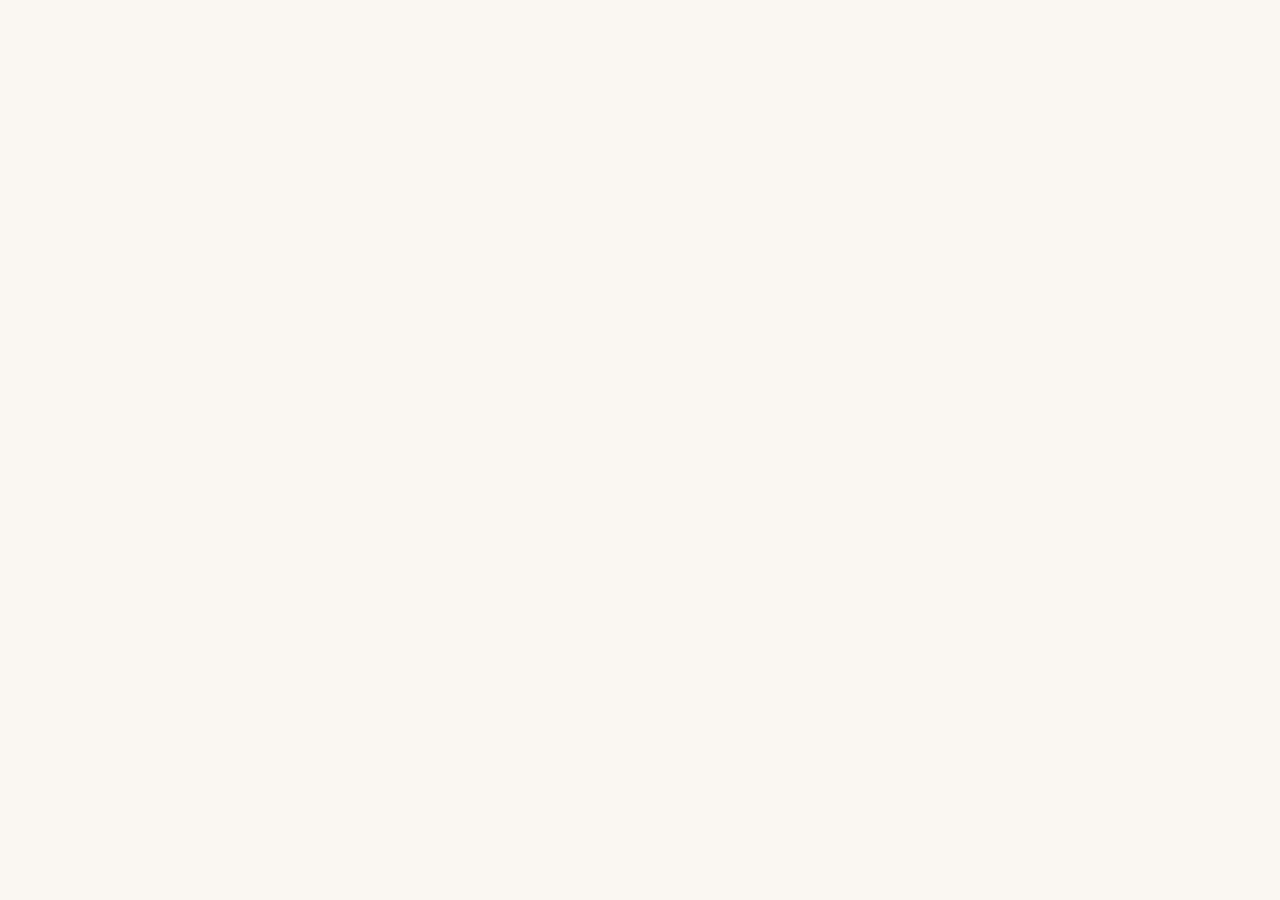
==== index.html @ 444e7267 "Initial commit of Triage Playbook by TriageOS Co-Authored-By: Claude Opus 4.7 (1M context) <noreply@" ====
<!DOCTYPE html>
<html lang="en">
<head>
  <meta charset="UTF-8" />
  <meta name="viewport" content="width=device-width, initial-scale=1, viewport-fit=cover" />
  <meta name="theme-color" content="#0f1e35" />
  <title>Triage Playbook - World-class operational triage and stability</title>
  <meta name="description" content="Guide any operator through a 10-step triage, containment, root cause, action plan, governance, monitoring, and effectiveness verification. Built on 8D, A3, DMAIC, SRE, ITIL, CAPA, and PDCA." />
  <link rel="manifest" href="/manifest.webmanifest" />
  <link rel="icon" href="/assets/icon.svg" type="image/svg+xml" />
  <link href="https://fonts.googleapis.com/css2?family=DM+Serif+Display:ital@0;1&family=DM+Sans:wght@300;400;500;600&family=DM+Mono:wght@400;500&display=swap" rel="stylesheet" />
  <link rel="stylesheet" href="/assets/css/styles.css" />
  <script src="/assets/js/config.js"></script>
</head>
<body>
<div id="auth-screen" class="hidden">
  <section class="hero">
    <div class="hero-inner">
      <div class="label">Operational triage and stability</div>
      <h1>Guide any operator from first alarm to <em>sustained fix</em>.</h1>
      <p class="subtitle">A 10-step playbook built on 8D, A3, DMAIC, SRE, ITIL, CAPA, and PDCA. Triage in hours. Verify in weeks. Loop back if metrics do not move.</p>
    </div>
  </section>
  <div class="auth-card">
    <h1>Sign in</h1>
    <p>We will email you a magic link. No password.</p>
    <form id="magic-form">
      <div class="field">
        <label for="email">Email</label>
        <input id="email" class="input" type="email" autocomplete="email" required placeholder="you@company.com" />
      </div>
      <button class="btn btn-primary" type="submit" style="width:100%">Send magic link</button>
    </form>
    <hr class="divider" />
    <p class="text-sm text-muted">Curious first? <a href="playbook.html">Read the method</a>.</p>
  </div>
</div>

<div id="app" class="hidden">
  <section class="hero">
    <div class="hero-inner">
      <div class="label">Your triage dashboard</div>
      <h1>Every fire, one <em>repeatable</em> method.</h1>
      <p class="subtitle">Start a new triage or resume one in flight. Every playbook is cloud-synced, mobile-friendly, and audit-trailed.</p>
      <div class="flex gap-1 flex-wrap" style="margin-top:24px">
        <button id="new-btn" class="btn btn-gold">Start a new triage</button>
        <a href="playbook.html" class="btn btn-ghost" style="background:rgba(248,246,241,0.08); color:var(--white); border-color:rgba(248,246,241,0.18)">How it works</a>
      </div>
    </div>
  </section>

  <div class="container">
    <h2>Portfolio analytics</h2>
    <p class="text-muted mb-2">Your triage portfolio at a glance. Drill into any playbook below.</p>
    <div id="kpi-row" class="card-grid" style="margin-bottom:24px"></div>

    <h2>Active playbooks</h2>
    <p class="text-muted mb-3">Most recently updated first. Filter by status, severity, or project code.</p>
    <div class="card" style="margin-bottom:14px">
      <div class="two-col">
        <div class="field"><label for="filter-q">Search (title, project, impact)</label><input id="filter-q" class="input" placeholder="e.g. scrap, MPLS, P1" /></div>
        <div class="field"><label for="filter-status">Status</label>
          <select id="filter-status" class="select">
            <option value="">All</option>
            <option value="active">Active</option>
            <option value="verifying">Verifying</option>
            <option value="closed">Closed</option>
            <option value="reopened">Re-opened</option>
          </select>
        </div>
      </div>
    </div>
    <div id="pb-list" class="card-grid"></div>
    <div id="empty" class="card hidden text-center">
      <h3>No triages yet</h3>
      <p class="text-muted mb-2">The first time something breaks, start a triage. You will thank yourself 30 days later.</p>
      <button id="empty-new" class="btn btn-accent">Start your first triage</button>
    </div>
  </div>
</div>

<!-- New-triage modal -->
<dialog id="new-dialog" style="border:none;border-radius:8px;padding:0;max-width:92vw;width:460px">
  <form method="dialog" style="padding:24px">
    <h3>Start a new triage</h3>
    <p class="text-muted text-sm mb-2">You can edit everything later. Capture the essentials now.</p>
    <div class="field">
      <label for="t-title">What broke? (short title)</label>
      <input id="t-title" class="input" required maxlength="140" placeholder="Scrap spike on Line 3" />
    </div>
    <div class="two-col">
      <div class="field">
        <label for="t-sev">Severity</label>
        <select id="t-sev" class="select">
          <option value="P1">P1 - major impact, all hands</option>
          <option value="P2" selected>P2 - significant impact</option>
          <option value="P3">P3 - moderate</option>
          <option value="P4">P4 - minor</option>
        </select>
      </div>
      <div class="field">
        <label for="t-impact">Impact (optional)</label>
        <input id="t-impact" class="input" placeholder="$120K exposure / 8hr outage" />
      </div>
    </div>
    <div class="flex gap-1" style="justify-content:flex-end;margin-top:12px">
      <button type="button" id="cancel-new" class="btn btn-ghost">Cancel</button>
      <button type="submit" id="confirm-new" class="btn btn-primary">Create and go to Step 1</button>
    </div>
  </form>
</dialog>

<script type="module">
import { supabase, toast, renderTopNav, setActivePlaybookId, escapeHtml, fmtDateTime, confirmAction, sendMagicLink } from '/assets/js/core.js';
import { createPlaybook, listPlaybooks, deletePlaybook } from '/assets/js/data.js';
import { detectDuplicates } from '/assets/js/ai.js';

async function boot() {
  const { data: { session } } = await supabase.auth.getSession();
  if (!session) showAuth(); else showApp();
  supabase.auth.onAuthStateChange((_ev, s) => { if (s) showApp(); else showAuth(); });
}

function showAuth() {
  document.getElementById('auth-screen').classList.remove('hidden');
  document.getElementById('app').classList.add('hidden');
  const form = document.getElementById('magic-form');
  if (!form.dataset.bound) {
    form.dataset.bound = '1';
    form.addEventListener('submit', async (e) => {
      e.preventDefault();
      const email = document.getElementById('email').value.trim();
      try { await sendMagicLink(email); toast('Check your email for a magic link', 'ok'); }
      catch (err) { toast('Error: ' + err.message, 'err'); }
    });
  }
}

async function showApp() {
  document.getElementById('auth-screen').classList.add('hidden');
  document.getElementById('app').classList.remove('hidden');
  await renderTopNav();
  await loadList();
  bindNew();
}

let ALL_ROWS = [];

function renderKpis(rows) {
  const host = document.getElementById('kpi-row');
  const open = rows.filter(r => r.status !== 'closed').length;
  const closed = rows.filter(r => r.status === 'closed');
  const mttrHours = closed.map(r => (new Date(r.closed_at) - new Date(r.created_at)) / 36e5).filter(h => h > 0);
  const avgMttr = mttrHours.length ? (mttrHours.reduce((a,b)=>a+b,0) / mttrHours.length).toFixed(1) : null;
  const p1p2 = rows.filter(r => (r.severity === 'P1' || r.severity === 'P2') && r.status !== 'closed').length;
  const reopened = rows.filter(r => r.status === 'reopened').length;
  host.innerHTML = `
    <div class="card"><div class="label">Open</div><h3 style="font-size:36px;margin-top:8px">${open}</h3><p class="text-xs text-muted">${p1p2} are P1 or P2</p></div>
    <div class="card"><div class="label">Closed</div><h3 style="font-size:36px;margin-top:8px">${closed.length}</h3><p class="text-xs text-muted">${reopened} re-opened for loop-back</p></div>
    <div class="card"><div class="label">Avg MTTR</div><h3 style="font-size:36px;margin-top:8px">${avgMttr ? avgMttr + 'h' : '—'}</h3><p class="text-xs text-muted">Mean time from open to close</p></div>
  `;
}

function applyFilters() {
  const q = (document.getElementById('filter-q')?.value || '').toLowerCase();
  const s = document.getElementById('filter-status')?.value || '';
  let rows = ALL_ROWS;
  if (q) rows = rows.filter(r => (r.title + ' ' + (r.project_code||'') + ' ' + (r.impact_summary||'') + ' ' + (r.severity||'')).toLowerCase().includes(q));
  if (s) rows = rows.filter(r => r.status === s);
  const host = document.getElementById('pb-list');
  host.innerHTML = '';
  const empty = document.getElementById('empty');
  if (!rows.length) { empty.classList.remove('hidden'); return; } else empty.classList.add('hidden');
  for (const r of rows) host.appendChild(renderRow(r));
}

async function loadList() {
  const host = document.getElementById('pb-list');
  host.innerHTML = '<div class="skeleton" style="height:120px"></div>';
  try {
    ALL_ROWS = await listPlaybooks();
    renderKpis(ALL_ROWS);
    if (!ALL_ROWS.length) { host.innerHTML = ''; document.getElementById('empty').classList.remove('hidden'); renderKpis([]); return; }
    document.getElementById('empty').classList.add('hidden');
    applyFilters();
    const qi = document.getElementById('filter-q'); const si = document.getElementById('filter-status');
    if (qi && !qi.dataset.bound) { qi.dataset.bound = '1'; qi.addEventListener('input', applyFilters); }
    if (si && !si.dataset.bound) { si.dataset.bound = '1'; si.addEventListener('change', applyFilters); }
  } catch (e) { host.innerHTML = ''; toast('Load failed: ' + e.message, 'err'); }
}

function statusBadge(s) {
  const map = { active: 'gold', verifying: 'blue', closed: 'green', reopened: 'red' };
  return `<span class="badge badge-${map[s] || 'gray'}">${s}</span>`;
}
function sevBadge(s) {
  const map = { P1: 'red', P2: 'gold', P3: 'blue', P4: 'gray' };
  return s ? `<span class="badge badge-${map[s]}">${s}</span>` : '';
}

function renderRow(r) {
  const el = document.createElement('div');
  el.className = 'card';
  el.innerHTML = `
    <div class="flex" style="justify-content:space-between;gap:8px;align-items:flex-start">
      <h3 style="flex:1;word-break:break-word">${escapeHtml(r.title)}</h3>
      <div class="flex gap-1">${sevBadge(r.severity)} ${statusBadge(r.status)}</div>
    </div>
    <div class="meta">Updated ${fmtDateTime(r.updated_at)}</div>
    ${r.impact_summary ? `<p class="text-sm" style="margin-bottom:12px">${escapeHtml(r.impact_summary)}</p>` : ''}
    <div class="flex gap-1 flex-wrap">
      <a class="btn btn-accent btn-sm" href="start.html?pid=${r.id}">Resume</a>
      <a class="btn btn-ghost btn-sm" href="summary.html?pid=${r.id}">Summary</a>
      <button class="btn btn-danger btn-sm" data-del="${r.id}">Delete</button>
    </div>
  `;
  el.querySelector('[data-del]').addEventListener('click', async () => {
    if (!confirmAction(`Delete "${r.title}"? This cannot be undone.`)) return;
    try { await deletePlaybook(r.id); toast('Deleted', 'ok'); loadList(); }
    catch (e) { toast('Delete failed: ' + e.message, 'err'); }
  });
  return el;
}

function bindNew() {
  const dlg = document.getElementById('new-dialog');
  const open = () => { if (typeof dlg.showModal === 'function') dlg.showModal(); else dlg.setAttribute('open', ''); };
  document.getElementById('new-btn').addEventListener('click', open);
  document.getElementById('empty-new').addEventListener('click', open);
  document.getElementById('cancel-new').addEventListener('click', (e) => { e.preventDefault(); dlg.close(); });
  document.getElementById('confirm-new').addEventListener('click', async (e) => {
    e.preventDefault();
    const title = document.getElementById('t-title').value.trim();
    if (!title) { toast('Title required', 'err'); return; }
    const severity = document.getElementById('t-sev').value;
    const impact_summary = document.getElementById('t-impact').value.trim();
    try {
      // Before creating, scan existing for repeat issues
      if (ALL_ROWS.length) {
        try {
          const { matches } = await detectDuplicates(title, impact_summary, ALL_ROWS.map(r => ({ id: r.id, title: r.title, impact_summary: r.impact_summary })));
          if (matches && matches.length) {
            const top = matches[0];
            const msg = `Possible repeat issue detected (confidence ${(top.confidence*100|0)}%):\n\n${top.reason}\n\nContinue creating a new playbook anyway?`;
            if (!confirmAction(msg)) return;
          }
        } catch { /* AI optional */ }
      }
      const pb = await createPlaybook({ title, severity, impact_summary });
      setActivePlaybookId(pb.id);
      location.href = `start.html?pid=${pb.id}`;
    } catch (err) { toast('Create failed: ' + err.message, 'err'); }
  });
}

boot();
</script>
</body>
</html>
---- assets/css/styles.css ----
:root {
  --navy: #0f1e35;
  --navy-2: #1a2c4a;
  --blue: #1a4a7a;
  --accent: #2d7dd2;
  --gold: #e8a020;
  --green: #1a7a4a;
  --green-light: #d0f0e0;
  --red: #c0392b;
  --red-light: #fde8e6;
  --yellow: #d9a41d;
  --yellow-light: #fbefc9;
  --white: #f8f6f1;
  --off: #eceae4;
  --border: #d9d6cd;
  --text: #1a1a1a;
  --muted: #666;
  --muted-2: #8a8a8a;
  --radius: 4px;
  --shadow: 0 2px 8px rgba(15,30,53,0.06);
  --shadow-lg: 0 8px 32px rgba(15,30,53,0.12);
}

* { margin: 0; padding: 0; box-sizing: border-box; }
html { scroll-behavior: smooth; }
body {
  font-family: 'DM Sans', -apple-system, BlinkMacSystemFont, 'Segoe UI', sans-serif;
  background: var(--white);
  color: var(--text);
  line-height: 1.6;
  min-height: 100vh;
  padding-bottom: env(safe-area-inset-bottom);
}

a { color: var(--accent); text-decoration: none; }
a:hover { text-decoration: underline; }

/* Typography */
h1, h2, h3, h4 { font-family: 'DM Serif Display', Georgia, serif; color: var(--navy); line-height: 1.15; }
h1 { font-size: clamp(32px, 6vw, 56px); }
h2 { font-size: clamp(24px, 4vw, 40px); }
h3 { font-size: clamp(18px, 3vw, 24px); }
.mono { font-family: 'DM Mono', 'SF Mono', Menlo, monospace; }
.label {
  font-family: 'DM Mono', monospace;
  font-size: 11px;
  letter-spacing: 3px;
  text-transform: uppercase;
  color: var(--accent);
}

/* Top nav */
.topnav {
  position: sticky; top: 0; z-index: 20;
  background: rgba(248,246,241,0.95);
  backdrop-filter: saturate(1.2) blur(10px);
  -webkit-backdrop-filter: saturate(1.2) blur(10px);
  border-bottom: 1px solid var(--border);
  padding: 12px 20px;
  display: flex; align-items: center; justify-content: space-between;
}
.topnav-brand { display: flex; align-items: center; gap: 10px; font-family: 'DM Serif Display', serif; font-size: 18px; color: var(--navy); }
.topnav-brand .dot { width: 10px; height: 10px; border-radius: 50%; background: var(--gold); box-shadow: 0 0 0 3px rgba(232,160,32,0.25); }
.topnav-actions { display: flex; align-items: center; gap: 8px; }
.topnav-email { font-size: 12px; color: var(--muted); display: none; }
@media (min-width: 700px) { .topnav-email { display: inline; } }

/* Layout */
.container { max-width: 1100px; margin: 0 auto; padding: 24px 20px 120px; }
.container-narrow { max-width: 760px; margin: 0 auto; padding: 24px 20px 120px; }
.hero { padding: 48px 20px 40px; background: var(--navy); color: var(--white); text-align: left; position: relative; overflow: hidden; }
.hero::before, .hero::after { content: ''; position: absolute; border: 1px solid rgba(45,125,210,0.15); border-radius: 50%; pointer-events: none; }
.hero::before { top: -160px; right: -160px; width: 500px; height: 500px; }
.hero::after { top: -60px; right: -60px; width: 300px; height: 300px; border-color: rgba(45,125,210,0.1); }
.hero-inner { max-width: 1100px; margin: 0 auto; position: relative; }
.hero h1 { color: var(--white); margin: 16px 0 12px; }
.hero h1 em { font-style: italic; color: var(--gold); }
.hero .subtitle { color: rgba(248,246,241,0.7); max-width: 620px; font-size: 16px; margin-bottom: 24px; }
.hero .label { color: var(--accent); }

/* Cards */
.card {
  background: #fff;
  border: 1px solid var(--border);
  border-radius: var(--radius);
  padding: 20px;
  margin-bottom: 14px;
  box-shadow: var(--shadow);
}
.card h3 { margin-bottom: 8px; }
.card .meta { font-size: 12px; color: var(--muted); margin-bottom: 8px; }
.card-grid { display: grid; grid-template-columns: 1fr; gap: 14px; }
@media (min-width: 720px) { .card-grid { grid-template-columns: repeat(2, 1fr); } }

/* Forms */
.field { display: flex; flex-direction: column; gap: 6px; margin-bottom: 16px; }
.field label { font-family: 'DM Mono', monospace; font-size: 11px; letter-spacing: 2px; text-transform: uppercase; color: var(--navy); }
.field .hint { font-size: 12px; color: var(--muted); }
.input, .textarea, .select {
  width: 100%;
  font: inherit;
  font-size: 16px;
  color: var(--text);
  background: #fff;
  border: 1px solid var(--border);
  border-radius: var(--radius);
  padding: 12px 14px;
  min-height: 44px;
  transition: border-color 0.15s, box-shadow 0.15s;
}
.textarea { min-height: 96px; resize: vertical; font-family: inherit; }
.input:focus, .textarea:focus, .select:focus { outline: none; border-color: var(--accent); box-shadow: 0 0 0 3px rgba(45,125,210,0.18); }

/* Buttons */
.btn {
  display: inline-flex; align-items: center; justify-content: center; gap: 8px;
  min-height: 44px; padding: 10px 18px;
  font: inherit; font-weight: 500; font-size: 15px;
  border: 1px solid transparent; border-radius: var(--radius);
  cursor: pointer; text-decoration: none;
  transition: transform 0.06s, background 0.15s, box-shadow 0.15s;
}
.btn:active { transform: translateY(1px); }
.btn-primary { background: var(--navy); color: var(--white); }
.btn-primary:hover { background: var(--blue); text-decoration: none; }
.btn-accent { background: var(--accent); color: #fff; }
.btn-accent:hover { background: #2368b5; text-decoration: none; }
.btn-gold { background: var(--gold); color: var(--navy); }
.btn-gold:hover { background: #cf8c12; text-decoration: none; }
.btn-ghost { background: transparent; color: var(--navy); border-color: var(--border); }
.btn-ghost:hover { background: var(--off); text-decoration: none; }
.btn-danger { background: #fff; color: var(--red); border-color: var(--red); }
.btn-danger:hover { background: var(--red-light); text-decoration: none; }
.btn-sm { min-height: 36px; padding: 6px 12px; font-size: 13px; }
.btn[disabled] { opacity: 0.5; cursor: not-allowed; }

/* Progress bar */
.progress-wrap { position: sticky; top: 50px; z-index: 15; background: rgba(248,246,241,0.95); backdrop-filter: blur(8px); padding: 10px 20px; border-bottom: 1px solid var(--border); }
.progress-meta { display: flex; justify-content: space-between; font-family: 'DM Mono', monospace; font-size: 11px; letter-spacing: 2px; color: var(--muted); margin-bottom: 6px; text-transform: uppercase; }
.progress-bar { height: 4px; background: var(--off); border-radius: 2px; overflow: hidden; }
.progress-fill { height: 100%; background: linear-gradient(90deg, var(--accent), var(--gold)); transition: width 0.3s ease; }

/* Step header */
.step-header { margin: 18px 0 20px; }
.step-header .eyebrow { font-family: 'DM Mono', monospace; font-size: 11px; letter-spacing: 3px; color: var(--accent); text-transform: uppercase; margin-bottom: 6px; }
.step-header h1 { font-size: clamp(28px, 4.5vw, 40px); margin-bottom: 8px; }
.step-header p { color: var(--muted); max-width: 640px; }

/* Drawer: why this matters */
details.why {
  border: 1px solid var(--border);
  border-radius: var(--radius);
  padding: 0;
  margin: 8px 0 18px;
  background: #fff;
}
details.why[open] { box-shadow: var(--shadow); }
details.why summary {
  cursor: pointer;
  padding: 12px 16px;
  font-family: 'DM Mono', monospace;
  font-size: 12px;
  letter-spacing: 2px;
  text-transform: uppercase;
  color: var(--accent);
  list-style: none;
}
details.why summary::-webkit-details-marker { display: none; }
details.why summary::after { content: '+'; float: right; color: var(--muted); font-size: 18px; line-height: 0.8; }
details.why[open] summary::after { content: '−'; }
details.why .why-body { padding: 0 16px 16px; color: var(--muted); font-size: 14px; line-height: 1.7; }
details.why .why-body a { display: inline-block; margin-top: 8px; font-family: 'DM Mono', monospace; font-size: 11px; letter-spacing: 2px; text-transform: uppercase; }

/* Badges and status */
.badge {
  display: inline-flex; align-items: center; gap: 6px;
  font-family: 'DM Mono', monospace; font-size: 10px; letter-spacing: 2px;
  text-transform: uppercase; padding: 3px 8px; border-radius: 999px;
  border: 1px solid transparent;
}
.badge-green { background: var(--green-light); color: var(--green); border-color: var(--green); }
.badge-yellow { background: var(--yellow-light); color: #8a6510; border-color: var(--yellow); }
.badge-red { background: var(--red-light); color: var(--red); border-color: var(--red); }
.badge-blue { background: rgba(45,125,210,0.1); color: var(--accent); border-color: var(--accent); }
.badge-gold { background: rgba(232,160,32,0.12); color: #8a6510; border-color: var(--gold); }
.badge-gray { background: var(--off); color: var(--muted); border-color: var(--border); }

.status-dot { width: 8px; height: 8px; border-radius: 50%; display: inline-block; }
.status-dot.green { background: var(--green); }
.status-dot.yellow { background: var(--yellow); }
.status-dot.red { background: var(--red); }

/* List rows */
.row {
  display: flex; align-items: flex-start; gap: 12px;
  padding: 14px; border: 1px solid var(--border); border-radius: var(--radius);
  background: #fff; margin-bottom: 10px;
}
.row-body { flex: 1; min-width: 0; }
.row-title { font-weight: 500; color: var(--navy); margin-bottom: 4px; word-wrap: break-word; }
.row-meta { font-size: 12px; color: var(--muted); }

/* Two-column above tablet */
.two-col { display: grid; grid-template-columns: 1fr; gap: 16px; }
@media (min-width: 760px) { .two-col { grid-template-columns: 1fr 1fr; } }

/* Sticky bottom wizard nav (mobile thumb zone) */
.wizard-nav {
  position: fixed; left: 0; right: 0; bottom: 0; z-index: 30;
  background: rgba(248,246,241,0.97);
  backdrop-filter: blur(10px); -webkit-backdrop-filter: blur(10px);
  border-top: 1px solid var(--border);
  padding: 10px 14px calc(10px + env(safe-area-inset-bottom));
  display: grid; grid-template-columns: auto 1fr auto; gap: 8px; align-items: center;
}
.wizard-nav .center { text-align: center; font-family: 'DM Mono', monospace; font-size: 11px; color: var(--muted); letter-spacing: 2px; text-transform: uppercase; }

/* Toasts */
.toast-wrap { position: fixed; bottom: 80px; left: 50%; transform: translateX(-50%); z-index: 100; display: flex; flex-direction: column; gap: 8px; pointer-events: none; }
.toast { background: var(--navy); color: var(--white); padding: 10px 16px; border-radius: var(--radius); box-shadow: var(--shadow-lg); font-size: 14px; pointer-events: auto; min-width: 220px; max-width: 90vw; animation: toastIn 0.2s ease; }
.toast.err { background: var(--red); }
.toast.ok { background: var(--green); }
@keyframes toastIn { from { transform: translateY(20px); opacity: 0; } to { transform: translateY(0); opacity: 1; } }

/* Utility */
.mt-0 { margin-top: 0; } .mt-1 { margin-top: 8px; } .mt-2 { margin-top: 16px; } .mt-3 { margin-top: 24px; } .mt-4 { margin-top: 32px; }
.mb-0 { margin-bottom: 0; } .mb-1 { margin-bottom: 8px; } .mb-2 { margin-bottom: 16px; } .mb-3 { margin-bottom: 24px; } .mb-4 { margin-bottom: 32px; }
.flex { display: flex; } .flex-wrap { flex-wrap: wrap; } .gap-1 { gap: 8px; } .gap-2 { gap: 16px; }
.text-muted { color: var(--muted); }
.text-sm { font-size: 13px; }
.text-xs { font-size: 12px; }
.text-center { text-align: center; }
.hidden { display: none !important; }
.divider { border: none; height: 1px; background: var(--border); margin: 24px 0; }

/* Auth screen */
.auth-card { max-width: 420px; margin: 60px auto; padding: 32px; background: #fff; border: 1px solid var(--border); border-radius: var(--radius); box-shadow: var(--shadow-lg); }
.auth-card h1 { font-size: 28px; margin-bottom: 8px; }
.auth-card p { color: var(--muted); margin-bottom: 20px; }

/* Skeleton loader */
.skeleton { background: linear-gradient(90deg, var(--off) 25%, #f4f2ec 50%, var(--off) 75%); background-size: 200% 100%; animation: shimmer 1.4s infinite; border-radius: var(--radius); }
@keyframes shimmer { 0% { background-position: 200% 0; } 100% { background-position: -200% 0; } }

/* Print */
@media print {
  .topnav, .wizard-nav, .toast-wrap, .progress-wrap, .no-print { display: none !important; }
  body { background: #fff; color: #000; }
  .container { padding: 0; max-width: none; }
  .card { border-color: #bbb; box-shadow: none; break-inside: avoid; }
}

/* PWA install banner */
.install-banner { position: fixed; left: 12px; right: 12px; bottom: 88px; z-index: 40; background: var(--navy); color: var(--white); padding: 12px 16px; border-radius: var(--radius); box-shadow: var(--shadow-lg); display: none; align-items: center; gap: 12px; }
.install-banner.show { display: flex; }
.install-banner .msg { flex: 1; font-size: 14px; }
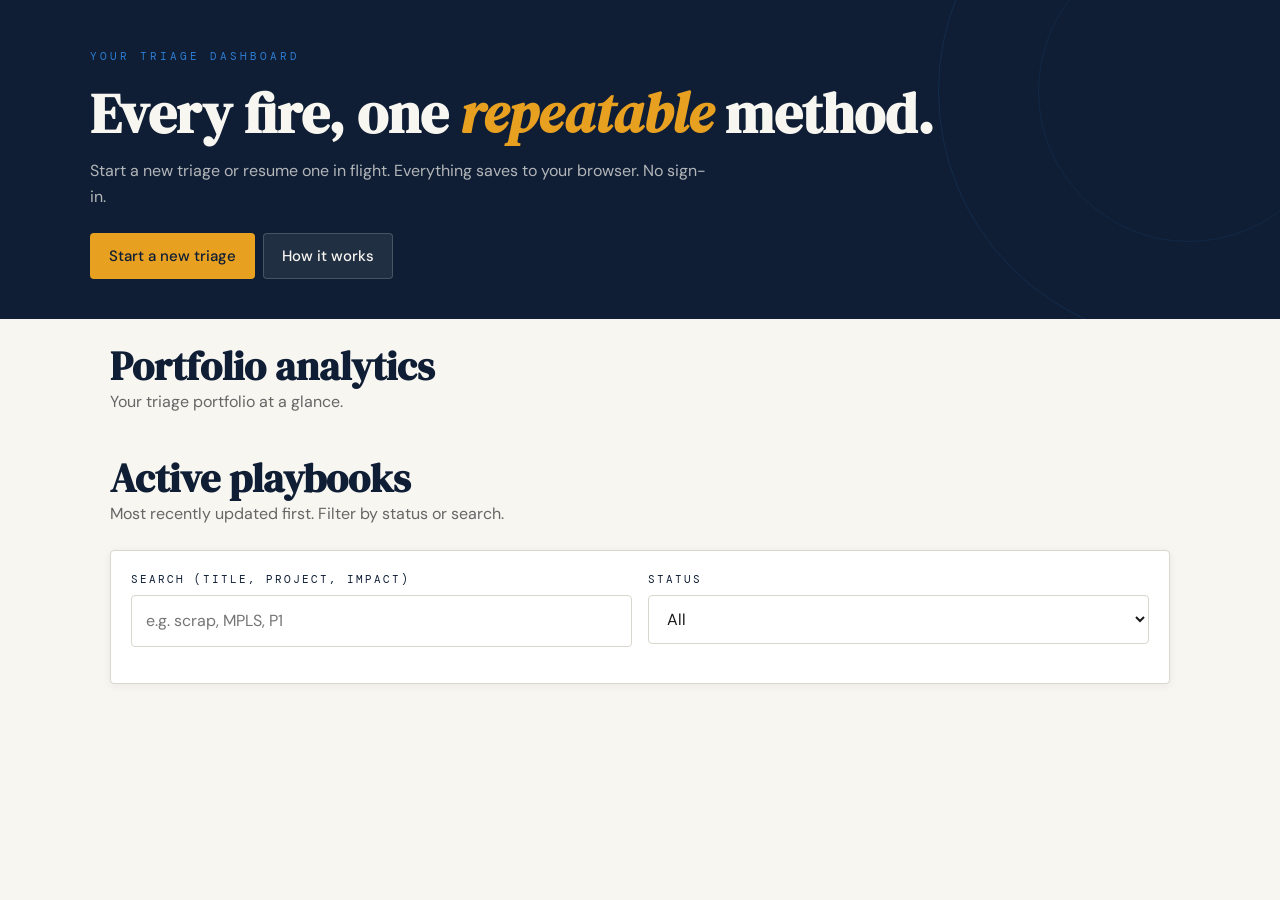
==== commit 7b79c822: "Switch to local-first with Dexie, remove Supabase auth, add share links and feedback modal" ====
--- a/index.html
+++ b/index.html
@@ -5,7 +5,7 @@
   <meta name="viewport" content="width=device-width, initial-scale=1, viewport-fit=cover" />
   <meta name="theme-color" content="#0f1e35" />
   <title>Triage Playbook - World-class operational triage and stability</title>
-  <meta name="description" content="Guide any operator through a 10-step triage, containment, root cause, action plan, governance, monitoring, and effectiveness verification. Built on 8D, A3, DMAIC, SRE, ITIL, CAPA, and PDCA." />
+  <meta name="description" content="Guide any operator through a 10-step triage, containment, root cause, action plan, governance, monitoring, and effectiveness verification." />
   <link rel="manifest" href="/manifest.webmanifest" />
   <link rel="icon" href="/assets/icon.svg" type="image/svg+xml" />
   <link href="https://fonts.googleapis.com/css2?family=DM+Serif+Display:ital@0;1&family=DM+Sans:wght@300;400;500;600&family=DM+Mono:wght@400;500&display=swap" rel="stylesheet" />
@@ -13,35 +13,11 @@
   <script src="/assets/js/config.js"></script>
 </head>
 <body>
-<div id="auth-screen" class="hidden">
-  <section class="hero">
-    <div class="hero-inner">
-      <div class="label">Operational triage and stability</div>
-      <h1>Guide any operator from first alarm to <em>sustained fix</em>.</h1>
-      <p class="subtitle">A 10-step playbook built on 8D, A3, DMAIC, SRE, ITIL, CAPA, and PDCA. Triage in hours. Verify in weeks. Loop back if metrics do not move.</p>
-    </div>
-  </section>
-  <div class="auth-card">
-    <h1>Sign in</h1>
-    <p>We will email you a magic link. No password.</p>
-    <form id="magic-form">
-      <div class="field">
-        <label for="email">Email</label>
-        <input id="email" class="input" type="email" autocomplete="email" required placeholder="you@company.com" />
-      </div>
-      <button class="btn btn-primary" type="submit" style="width:100%">Send magic link</button>
-    </form>
-    <hr class="divider" />
-    <p class="text-sm text-muted">Curious first? <a href="playbook.html">Read the method</a>.</p>
-  </div>
-</div>
-
-<div id="app" class="hidden">
   <section class="hero">
     <div class="hero-inner">
       <div class="label">Your triage dashboard</div>
       <h1>Every fire, one <em>repeatable</em> method.</h1>
-      <p class="subtitle">Start a new triage or resume one in flight. Every playbook is cloud-synced, mobile-friendly, and audit-trailed.</p>
+      <p class="subtitle">Start a new triage or resume one in flight. Everything saves to your browser. No sign-in.</p>
       <div class="flex gap-1 flex-wrap" style="margin-top:24px">
         <button id="new-btn" class="btn btn-gold">Start a new triage</button>
         <a href="playbook.html" class="btn btn-ghost" style="background:rgba(248,246,241,0.08); color:var(--white); border-color:rgba(248,246,241,0.18)">How it works</a>
@@ -51,11 +27,11 @@
 
   <div class="container">
     <h2>Portfolio analytics</h2>
-    <p class="text-muted mb-2">Your triage portfolio at a glance. Drill into any playbook below.</p>
+    <p class="text-muted mb-2">Your triage portfolio at a glance.</p>
     <div id="kpi-row" class="card-grid" style="margin-bottom:24px"></div>
 
     <h2>Active playbooks</h2>
-    <p class="text-muted mb-3">Most recently updated first. Filter by status, severity, or project code.</p>
+    <p class="text-muted mb-3">Most recently updated first. Filter by status or search.</p>
     <div class="card" style="margin-bottom:14px">
       <div class="two-col">
         <div class="field"><label for="filter-q">Search (title, project, impact)</label><input id="filter-q" class="input" placeholder="e.g. scrap, MPLS, P1" /></div>
@@ -77,7 +53,6 @@
       <button id="empty-new" class="btn btn-accent">Start your first triage</button>
     </div>
   </div>
-</div>
 
 <!-- New-triage modal -->
 <dialog id="new-dialog" style="border:none;border-radius:8px;padding:0;max-width:92vw;width:460px">
@@ -111,38 +86,8 @@
 </dialog>
 
 <script type="module">
-import { supabase, toast, renderTopNav, setActivePlaybookId, escapeHtml, fmtDateTime, confirmAction, sendMagicLink } from '/assets/js/core.js';
-import { createPlaybook, listPlaybooks, deletePlaybook } from '/assets/js/data.js';
-import { detectDuplicates } from '/assets/js/ai.js';
-
-async function boot() {
-  const { data: { session } } = await supabase.auth.getSession();
-  if (!session) showAuth(); else showApp();
-  supabase.auth.onAuthStateChange((_ev, s) => { if (s) showApp(); else showAuth(); });
-}
-
-function showAuth() {
-  document.getElementById('auth-screen').classList.remove('hidden');
-  document.getElementById('app').classList.add('hidden');
-  const form = document.getElementById('magic-form');
-  if (!form.dataset.bound) {
-    form.dataset.bound = '1';
-    form.addEventListener('submit', async (e) => {
-      e.preventDefault();
-      const email = document.getElementById('email').value.trim();
-      try { await sendMagicLink(email); toast('Check your email for a magic link', 'ok'); }
-      catch (err) { toast('Error: ' + err.message, 'err'); }
-    });
-  }
-}
-
-async function showApp() {
-  document.getElementById('auth-screen').classList.add('hidden');
-  document.getElementById('app').classList.remove('hidden');
-  await renderTopNav();
-  await loadList();
-  bindNew();
-}
+import { toast, renderTopNav, setActivePlaybookId, escapeHtml, fmtDateTime, confirmAction } from '/assets/js/core.js';
+import { createPlaybook, listPlaybooks, deletePlaybook, exportPlaybookAsUrl } from '/assets/js/data.js';
 
 let ALL_ROWS = [];
 
@@ -150,7 +95,7 @@
   const host = document.getElementById('kpi-row');
   const open = rows.filter(r => r.status !== 'closed').length;
   const closed = rows.filter(r => r.status === 'closed');
-  const mttrHours = closed.map(r => (new Date(r.closed_at) - new Date(r.created_at)) / 36e5).filter(h => h > 0);
+  const mttrHours = closed.map(r => (new Date(r.closed_at || r.updated_at) - new Date(r.created_at)) / 36e5).filter(h => h > 0);
   const avgMttr = mttrHours.length ? (mttrHours.reduce((a,b)=>a+b,0) / mttrHours.length).toFixed(1) : null;
   const p1p2 = rows.filter(r => (r.severity === 'P1' || r.severity === 'P2') && r.status !== 'closed').length;
   const reopened = rows.filter(r => r.status === 'reopened').length;
@@ -161,34 +106,6 @@
   `;
 }
 
-function applyFilters() {
-  const q = (document.getElementById('filter-q')?.value || '').toLowerCase();
-  const s = document.getElementById('filter-status')?.value || '';
-  let rows = ALL_ROWS;
-  if (q) rows = rows.filter(r => (r.title + ' ' + (r.project_code||'') + ' ' + (r.impact_summary||'') + ' ' + (r.severity||'')).toLowerCase().includes(q));
-  if (s) rows = rows.filter(r => r.status === s);
-  const host = document.getElementById('pb-list');
-  host.innerHTML = '';
-  const empty = document.getElementById('empty');
-  if (!rows.length) { empty.classList.remove('hidden'); return; } else empty.classList.add('hidden');
-  for (const r of rows) host.appendChild(renderRow(r));
-}
-
-async function loadList() {
-  const host = document.getElementById('pb-list');
-  host.innerHTML = '<div class="skeleton" style="height:120px"></div>';
-  try {
-    ALL_ROWS = await listPlaybooks();
-    renderKpis(ALL_ROWS);
-    if (!ALL_ROWS.length) { host.innerHTML = ''; document.getElementById('empty').classList.remove('hidden'); renderKpis([]); return; }
-    document.getElementById('empty').classList.add('hidden');
-    applyFilters();
-    const qi = document.getElementById('filter-q'); const si = document.getElementById('filter-status');
-    if (qi && !qi.dataset.bound) { qi.dataset.bound = '1'; qi.addEventListener('input', applyFilters); }
-    if (si && !si.dataset.bound) { si.dataset.bound = '1'; si.addEventListener('change', applyFilters); }
-  } catch (e) { host.innerHTML = ''; toast('Load failed: ' + e.message, 'err'); }
-}
-
 function statusBadge(s) {
   const map = { active: 'gold', verifying: 'blue', closed: 'green', reopened: 'red' };
   return `<span class="badge badge-${map[s] || 'gray'}">${s}</span>`;
@@ -211,15 +128,55 @@
     <div class="flex gap-1 flex-wrap">
       <a class="btn btn-accent btn-sm" href="start.html?pid=${r.id}">Resume</a>
       <a class="btn btn-ghost btn-sm" href="summary.html?pid=${r.id}">Summary</a>
+      <button class="btn btn-ghost btn-sm" data-share="${r.id}">Share link</button>
       <button class="btn btn-danger btn-sm" data-del="${r.id}">Delete</button>
     </div>
   `;
+  el.querySelector('[data-share]').addEventListener('click', async () => {
+    try {
+      const url = await exportPlaybookAsUrl(r.id);
+      await navigator.clipboard.writeText(url);
+      toast('Share link copied. Paste to Julia or Greg.', 'ok');
+    } catch (e) { toast('Share failed: ' + e.message, 'err'); }
+  });
   el.querySelector('[data-del]').addEventListener('click', async () => {
     if (!confirmAction(`Delete "${r.title}"? This cannot be undone.`)) return;
     try { await deletePlaybook(r.id); toast('Deleted', 'ok'); loadList(); }
     catch (e) { toast('Delete failed: ' + e.message, 'err'); }
   });
   return el;
+}
+
+function applyFilters() {
+  const q = (document.getElementById('filter-q').value || '').toLowerCase();
+  const s = document.getElementById('filter-status').value || '';
+  let rows = ALL_ROWS;
+  if (q) rows = rows.filter(r => ((r.title || '') + ' ' + (r.project_code||'') + ' ' + (r.impact_summary||'') + ' ' + (r.severity||'')).toLowerCase().includes(q));
+  if (s) rows = rows.filter(r => r.status === s);
+  const host = document.getElementById('pb-list');
+  const empty = document.getElementById('empty');
+  host.innerHTML = '';
+  if (!rows.length) { empty.classList.remove('hidden'); return; } else empty.classList.add('hidden');
+  for (const r of rows) host.appendChild(renderRow(r));
+}
+
+async function loadList() {
+  const host = document.getElementById('pb-list');
+  host.innerHTML = '<div class="skeleton" style="height:120px"></div>';
+  try {
+    ALL_ROWS = await listPlaybooks();
+    renderKpis(ALL_ROWS);
+    if (!ALL_ROWS.length) {
+      host.innerHTML = '';
+      document.getElementById('empty').classList.remove('hidden');
+      return;
+    }
+    document.getElementById('empty').classList.add('hidden');
+    applyFilters();
+    const qi = document.getElementById('filter-q'); const si = document.getElementById('filter-status');
+    if (qi && !qi.dataset.bound) { qi.dataset.bound = '1'; qi.addEventListener('input', applyFilters); }
+    if (si && !si.dataset.bound) { si.dataset.bound = '1'; si.addEventListener('change', applyFilters); }
+  } catch (e) { host.innerHTML = ''; toast('Load failed: ' + e.message, 'err'); }
 }
 
 function bindNew() {
@@ -235,17 +192,6 @@
     const severity = document.getElementById('t-sev').value;
     const impact_summary = document.getElementById('t-impact').value.trim();
     try {
-      // Before creating, scan existing for repeat issues
-      if (ALL_ROWS.length) {
-        try {
-          const { matches } = await detectDuplicates(title, impact_summary, ALL_ROWS.map(r => ({ id: r.id, title: r.title, impact_summary: r.impact_summary })));
-          if (matches && matches.length) {
-            const top = matches[0];
-            const msg = `Possible repeat issue detected (confidence ${(top.confidence*100|0)}%):\n\n${top.reason}\n\nContinue creating a new playbook anyway?`;
-            if (!confirmAction(msg)) return;
-          }
-        } catch { /* AI optional */ }
-      }
       const pb = await createPlaybook({ title, severity, impact_summary });
       setActivePlaybookId(pb.id);
       location.href = `start.html?pid=${pb.id}`;
@@ -253,6 +199,11 @@
   });
 }
 
+async function boot() {
+  await renderTopNav();
+  await loadList();
+  bindNew();
+}
 boot();
 </script>
 </body>
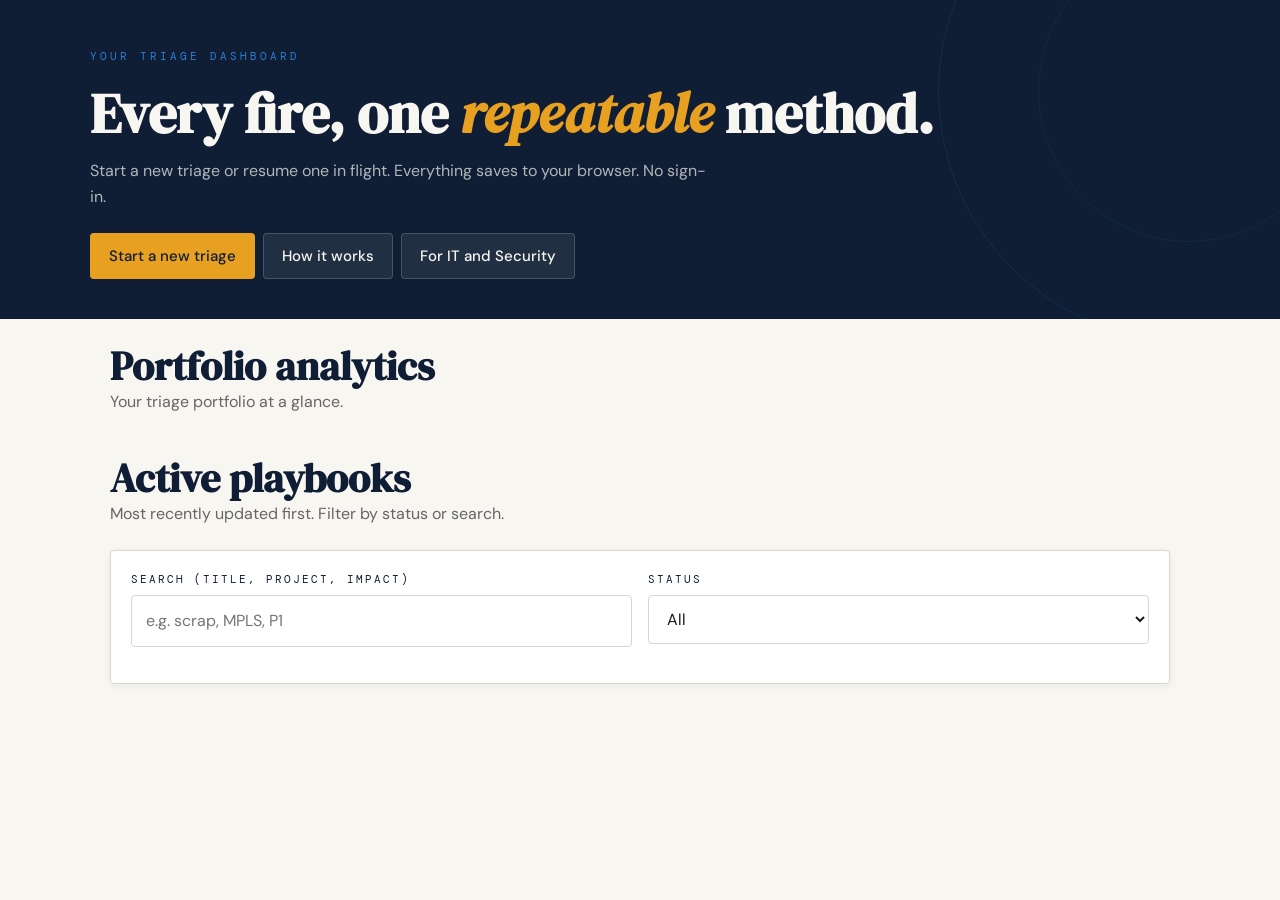
==== commit f1372936: "Add For IT and Security link to hero on index and playbook pages" ====
--- a/index.html
+++ b/index.html
@@ -21,6 +21,7 @@
       <div class="flex gap-1 flex-wrap" style="margin-top:24px">
         <button id="new-btn" class="btn btn-gold">Start a new triage</button>
         <a href="playbook.html" class="btn btn-ghost" style="background:rgba(248,246,241,0.08); color:var(--white); border-color:rgba(248,246,241,0.18)">How it works</a>
+        <a href="security.html" class="btn btn-ghost" style="background:rgba(248,246,241,0.08); color:var(--white); border-color:rgba(248,246,241,0.18)">For IT and Security</a>
       </div>
     </div>
   </section>
